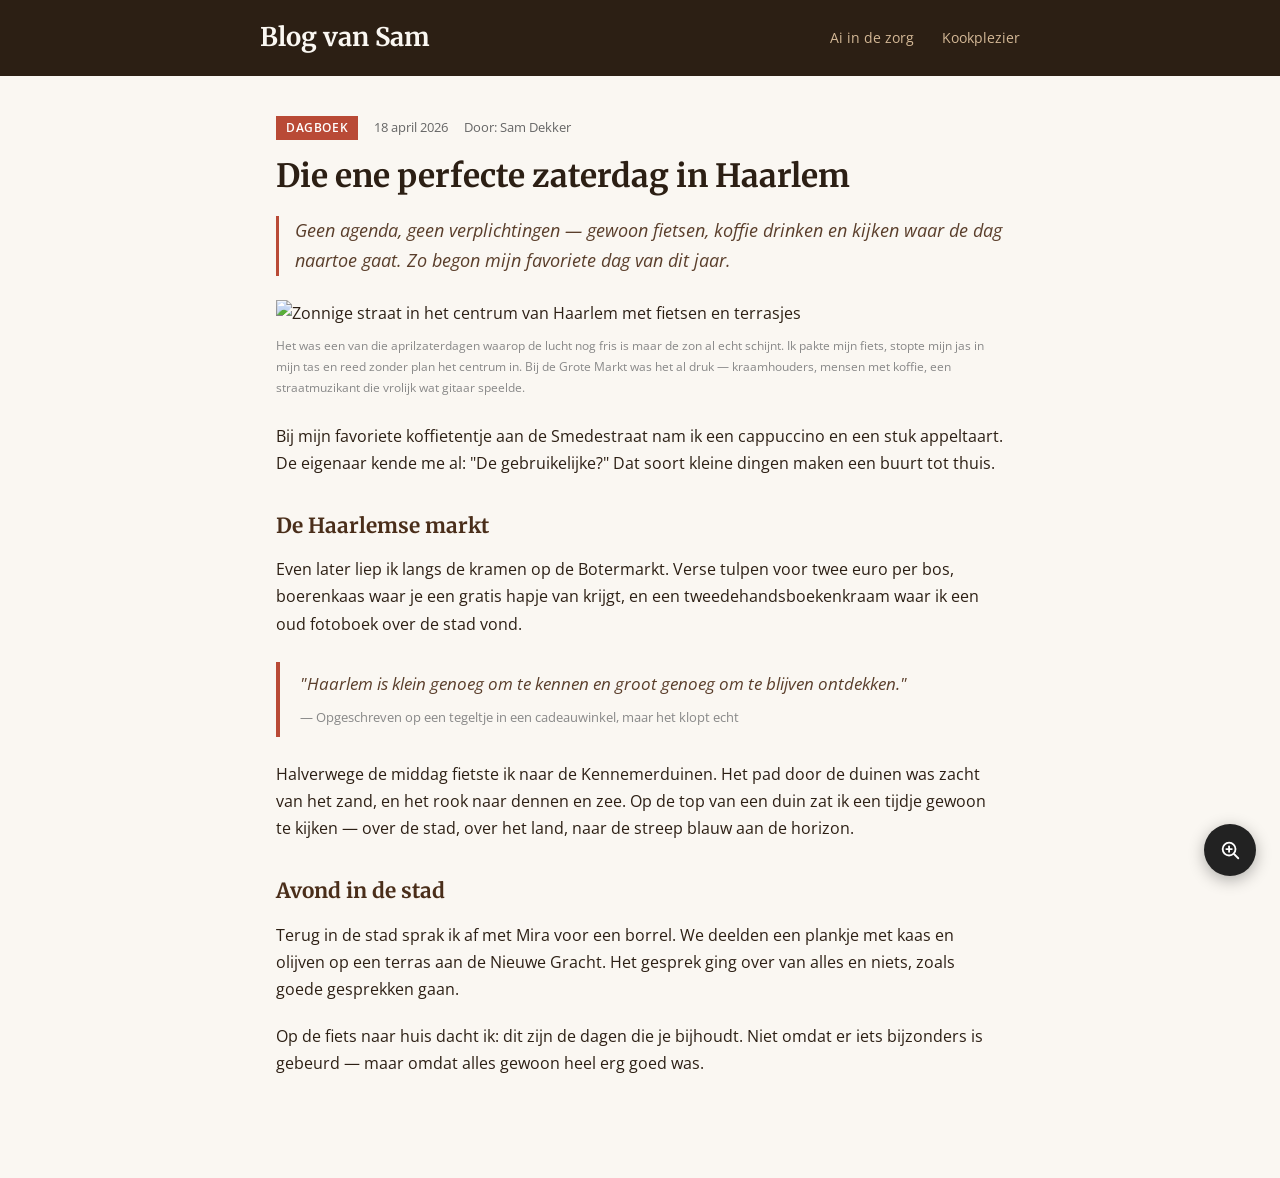
==== pagina-2.html @ 6564af1e "werk tot 21 april, derde test" ====
<!-- ---------------------------------------- Derde prototype — Blog van Sam ---------------------------------------- -->

<!DOCTYPE html>
<html lang="nl">
<head>
  <meta charset="UTF-8">
  <meta name="viewport" content="width=device-width, initial-scale=1.0">
  <title>Blog van Sam — Zomerse dag in Haarlem</title>
  <link rel="stylesheet" href="./css/style.css">
  <link href="https://fonts.googleapis.com/css2?family=Merriweather:ital,wght@0,400;0,700;1,400&family=Open+Sans:wght@400;600&display=swap" rel="stylesheet">

  <style>
    body {
      background: #faf7f2;
      color: #2c1f14;
    }

    header {
      background: #2c1f14;
      border-bottom: none;
      padding: 16px 0;
    }

    .logo {
      color: #faf7f2;
      font-family: 'Merriweather', serif;
      font-size: 1.6rem;
    }

    nav a {
      color: #d4b896;
    }

    nav a:hover {
      color: #fff;
      text-decoration: underline;
    }

    .category {
      background: #b94a36;
    }

    .intro {
      border-left-color: #b94a36;
      color: #5a3e2b;
    }

    h2 {
      color: #4a2e1a;
    }

    blockquote {
      border-left-color: #b94a36;
      color: #5a3e2b;
    }

    .container {
      max-width: 60vw;
    }
  </style>
</head>
<body>

  <header>
    <div class="nav-inner">
      <div class="logo">Blog van Sam</div>
      <nav aria-label="Hoofdnavigatie">
        <a href="./index.html">Ai in de zorg</a>
        <a href="./pagina-3.html">Kookplezier</a>
      </nav>
    </div>
  </header>

  <!-- ARTIKEL -->
  <main>
    <div class="container">

      <div class="article-meta">
        <span class="category">Dagboek</span>
        <span class="date">18 april 2026</span>
        <span class="author">Door: Sam Dekker</span>
      </div>

      <h1>Die ene perfecte zaterdag in Haarlem</h1>

      <p class="intro">
        Geen agenda, geen verplichtingen — gewoon fietsen, koffie drinken en
        kijken waar de dag naartoe gaat. Zo begon mijn favoriete dag van dit jaar.
      </p>

      <img class="article-img" src="https://placehold.co/800x400/faf7f2/b94a36?text=Foto:+Haarlem+in+de+zon" alt="Zonnige straat in het centrum van Haarlem met fietsen en terrasjes">

      <p>
        Het was een van die aprilzaterdagen waarop de lucht nog fris is maar de
        zon al echt schijnt. Ik pakte mijn fiets, stopte mijn jas in mijn tas
        en reed zonder plan het centrum in. Bij de Grote Markt was het al druk —
        kraamhouders, mensen met koffie, een straatmuzikant die vrolijk wat gitaar speelde.
      </p>

      <p>
        Bij mijn favoriete koffietentje aan de Smedestraat nam ik een cappuccino
        en een stuk appeltaart. De eigenaar kende me al: "De gebruikelijke?" Dat
        soort kleine dingen maken een buurt tot thuis.
      </p>

      <h2>De Haarlemse markt</h2>

      <p>
        Even later liep ik langs de kramen op de Botermarkt. Verse tulpen voor
        twee euro per bos, boerenkaas waar je een gratis hapje van krijgt,
        en een tweedehandsboekenkraam waar ik een oud fotoboek over de stad vond.
      </p>

      <blockquote>
        "Haarlem is klein genoeg om te kennen en groot genoeg om te blijven ontdekken."
        <cite>— Opgeschreven op een tegeltje in een cadeauwinkel, maar het klopt echt</cite>
      </blockquote>

      <p>
        Halverwege de middag fietste ik naar de Kennemerduinen. Het pad door de duinen
        was zacht van het zand, en het rook naar dennen en zee. Op de top van een duin
        zat ik een tijdje gewoon te kijken — over de stad, over het land, naar de
        streep blauw aan de horizon.
      </p>

      <h2>Avond in de stad</h2>

      <p>
        Terug in de stad sprak ik af met Mira voor een borrel. We deelden een plankje
        met kaas en olijven op een terras aan de Nieuwe Gracht. Het gesprek ging over
        van alles en niets, zoals goede gesprekken gaan.
      </p>

      <p>
        Op de fiets naar huis dacht ik: dit zijn de dagen die je bijhoudt. Niet omdat
        er iets bijzonders is gebeurd — maar omdat alles gewoon heel erg goed was.
      </p>

    </div>
  </main>

  <button id="ext-btn" onclick="openPopup()" aria-label="WebSense openen" title="WebSense openen">
    <svg width="22" height="22" viewBox="0 0 24 24" fill="none" stroke="white" stroke-width="2" stroke-linecap="round" stroke-linejoin="round" aria-hidden="true">
      <circle cx="11" cy="11" r="7"/>
      <line x1="21" y1="21" x2="16.65" y2="16.65"/>
      <line x1="11" y1="8" x2="11" y2="14"/>
      <line x1="8" y1="11" x2="14" y2="11"/>
    </svg>
  </button>

  <div id="popup-backdrop" onclick="closePopup()"></div>

  <div id="popup" role="dialog" aria-modal="true" aria-labelledby="popup-naam">
    <div class="popup-header">
      <div class="popup-title" id="popup-naam">
        <span class="popup-dot" aria-hidden="true"></span>
        Quick Scan
      </div>
      <button class="popup-close" onclick="closePopup()" aria-label="Sluit popup">✕</button>
    </div>

    <div class="popup-tabs" role="tablist">
      <button class="tab active" data-tab="quick" onclick="switchTab('quick')" role="tab" aria-selected="true">Detail</button>
      <button class="tab" data-tab="sfeer" onclick="switchTab('sfeer')" role="tab" aria-selected="false">Sfeer</button>
    </div>

    <div class="popup-body">
      <div class="panel active" id="panel-quick" role="tabpanel">
        <div class="loading" id="loading-quick"><div class="spinner" aria-hidden="true"></div> Analyseren…</div>
        <div class="result" id="result-quick"></div>
      </div>
      <div class="panel" id="panel-sfeer" role="tabpanel">
        <div class="loading" id="loading-sfeer"><div class="spinner" aria-hidden="true"></div> Analyseren…</div>
        <div class="result" id="result-sfeer"></div>
      </div>
    </div>

    <div class="popup-stem">
      <label for="stem-select">Stem:</label>
      <select id="stem-select" aria-label="Kies een stem voor het voorlezen"></select>
    </div>

    <div class="popup-footer">
      <span id="status-text">Bezig…</span>
      <button class="rescan-btn" onclick="runScan()">↺ Opnieuw</button>
    </div>
  </div>

  <script>
    window.paginaDemoTeksten = {
      quick: {
        essentie: "Dit is een persoonlijk blog van Sam Dekker over een dag uit in Haarlem. Sam schrijft over koffie, de markt, de duinen en een avondje borrelen met een vriendin.",
        samenvatting: "Een luchtig en warm dagboekbericht. Geen groot nieuws — gewoon een fijne zaterdag die Sam wil onthouden. De schrijfstijl is persoonlijk en hartelijk.",
        hoofdlinks: ["Testpagina 1", "Testpagina 3"],
        afbeeldingen: "Er is één afbeelding met een beschrijvende alt-tekst: een zonnige straat in Haarlem met fietsen en terrasjes.",
        toegankelijkheid: "De pagina heeft een duidelijke koppenstructuur. Navigatie en popup zijn voorzien van aria-labels."
      },
      sfeer: {
        stemming: "Licht, vrolijk en persoonlijk — het voelt als een brief van een vriend die een fijne dag beschrijft.",
        kleurgevoel: "Warm beige met roestbruine accenten. Gezellig en huiselijk, als een kop koffie in de ochtend.",
        doelgroep: "Mensen die van persoonlijke verhalen en slow living houden",
        beleving: "Je voelt je welkom, alsof je samen met Sam op dat terras zit."
      }
    };
  </script>
  <script src="./js/quickscan.js"></script>

</body>
</html>
---- css/style.css ----
/* ---------------------------------------- Eerste prototype ---------------------------------------- */

/* body{
  display: flex;
  flex-direction: column;
  justify-content: center;
  align-items: center;
  height: 100vh;

  text-align: center;
} */

/* ---------------------------------------- Tweede prototype ---------------------------------------- */

/* body{
  font-family: sans-serif;
  padding: 10px;
  width: 200px;
}

button{
  width: 100%;
  margin: 5px 0;
  padding: 8px;
  cursor: pointer;
} */

/* =====================
   ALGEMEEN
   ===================== */

* {
  box-sizing: border-box;
  margin: 0;
  padding: 0;
}

body {
  font-family: 'Open Sans', sans-serif;
  font-size: 16px;
  color: #222;
  background: #fff;
  line-height: 1.7;
}

/* =====================
   NAVIGATIE
   ===================== */

header {
  border-bottom: 2px solid #222;
  padding: 16px 0;
}

.nav-inner {
  max-width: 800px;
  margin: 0 auto;
  padding: 0 20px;
  display: flex;
  align-items: center;
  justify-content: space-between;
}

.logo {
  font-family: 'Merriweather', serif;
  font-size: 1.6rem;
  font-weight: 700;
}

nav a {
  color: #222;
  text-decoration: none;
  margin-left: 24px;
  font-size: 0.9rem;
}

nav a:hover {
  text-decoration: underline;
}


/* =====================
   ARTIKEL
   ===================== */

main {
  padding: 40px 0 80px;
}

.container {
  max-width: 50vw;
  margin: 0 auto;
  padding: 0 20px;
}

.article-meta {
  font-size: 0.82rem;
  color: #666;
  margin-bottom: 16px;
  display: flex;
  gap: 16px;
  flex-wrap: wrap;
}

.category {
  background: #222;
  color: #fff;
  padding: 2px 10px;
  font-size: 0.75rem;
  font-weight: 600;
  text-transform: uppercase;
  letter-spacing: 0.05em;
}

h1 {
  font-family: 'Merriweather', serif;
  font-size: 2rem;
  font-weight: 700;
  line-height: 1.25;
  margin-bottom: 20px;
}

.intro {
  font-size: 1.1rem;
  font-style: italic;
  color: #444;
  border-left: 3px solid #222;
  padding-left: 16px;
  margin-bottom: 24px;
}

.article-img {
  width: 100%;
  height: auto;
  display: block;
  margin-bottom: 8px;
}

.article-img + p {
  font-size: 0.78rem;
  color: #888;
  margin-bottom: 24px;
}

p {
  margin-bottom: 20px;
}

h2 {
  font-family: 'Merriweather', serif;
  font-size: 1.3rem;
  margin: 32px 0 12px;
}

blockquote {
  border-left: 4px solid #ccc;
  padding: 8px 0 8px 20px;
  margin: 24px 0;
  font-style: italic;
  color: #444;
  font-size: 1.05rem;
}

blockquote cite {
  display: block;
  margin-top: 8px;
  font-size: 0.82rem;
  font-style: normal;
  color: #888;
}

/* =====================
   EXTENSIE KNOP
   ===================== */

#ext-btn {
  position: fixed;
  bottom: 24px;
  right: 24px;
  width: 52px;
  height: 52px;
  background: #222;
  border: none;
  border-radius: 50%;
  cursor: pointer;
  display: flex;
  align-items: center;
  justify-content: center;
  box-shadow: 0 4px 16px rgba(0, 0, 0, 0.3);
  transition: background 0.2s, transform 0.15s;
  z-index: 100;
}

#ext-btn:hover {
  background: #444;
  transform: scale(1.06);
}


/* =====================
   POPUP BACKDROP
   ===================== */

#popup-backdrop {
  display: none;
  position: fixed;
  inset: 0;
  background: rgba(0, 0, 0, 0.25);
  z-index: 200;
}


/* =====================
   POPUP
   ===================== */

#popup {
  display: none;
  position: fixed;
  bottom: 86px;
  right: 24px;
  width: 380px;
  background: #1a1a1a;
  color: #f0f0f0;
  border-radius: 12px;
  overflow: hidden;
  z-index: 300;
  box-shadow: 0 12px 40px rgba(0, 0, 0, 0.5);
  font-family: 'Open Sans', sans-serif;
  animation: popupIn 0.2s ease;
}

@keyframes popupIn {
  from { opacity: 0; transform: translateY(10px); }
  to   { opacity: 1; transform: translateY(0); }
}

/* popup header */
.popup-header {
  display: flex;
  align-items: center;
  justify-content: space-between;
  padding: 12px 14px;
  border-bottom: 1px solid rgba(255, 255, 255, 0.08);
}

.popup-title {
  display: flex;
  align-items: center;
  gap: 8px;
  font-weight: 600;
  font-size: 0.9rem;
}

.popup-dot {
  width: 8px;
  height: 8px;
  background: #7de87d;
  border-radius: 50%;
}

.popup-close {
  background: none;
  border: none;
  color: rgba(255, 255, 255, 0.4);
  cursor: pointer;
  font-size: 1rem;
  padding: 2px 6px;
  border-radius: 4px;
}

.popup-close:hover {
  color: #fff;
  background: rgba(255, 255, 255, 0.08);
}

/* tabs */
.popup-tabs {
  display: flex;
  border-bottom: 1px solid rgba(255, 255, 255, 0.08);
}

.tab {
  flex: 1;
  background: none;
  border: none;
  border-bottom: 2px solid transparent;
  color: rgba(255, 255, 255, 0.35);
  cursor: pointer;
  padding: 10px 4px;
  font-size: 0.7rem;
  font-family: 'Open Sans', sans-serif;
  transition: color 0.15s, border-color 0.15s;
}

.tab:hover {
  color: rgba(255, 255, 255, 0.7);
}

.tab.active[data-tab="quick"]  { color: #a5c8f5; border-bottom-color: #a5c8f5; }
.tab.active[data-tab="detail"] { color: #f5d67e; border-bottom-color: #f5d67e; }
.tab.active[data-tab="sfeer"]  { color: #d4a5f5; border-bottom-color: #d4a5f5; }

/* panels */
.popup-body {
  padding: 16px;
  min-height: 150px;
}

.panel {
  display: none;
}

.panel.active {
  display: block;
}

/* loading */
.loading {
  display: flex;
  align-items: center;
  gap: 10px;
  color: rgba(255, 255, 255, 0.4);
  font-size: 0.8rem;
}

.spinner {
  width: 14px;
  height: 14px;
  border: 2px solid rgba(255, 255, 255, 0.1);
  border-top-color: #7de87d;
  border-radius: 50%;
  animation: spin 0.6s linear infinite;
  flex-shrink: 0;
}

@keyframes spin {
  to { transform: rotate(360deg); }
}

/* resultaat */
.result {
  display: none;
  animation: fadeIn 0.2s ease;
}

@keyframes fadeIn {
  from { opacity: 0; }
  to   { opacity: 1; }
}

.result-section {
  margin-bottom: 14px;
}

.result-label {
  font-size: 0.65rem;
  text-transform: uppercase;
  letter-spacing: 0.1em;
  margin-bottom: 5px;
}

.result-label.quick  { color: #a5c8f5; }
.result-label.detail { color: #f5d67e; }
.result-label.sfeer  { color: #d4a5f5; }

.result-text {
  font-size: 0.82rem;
  line-height: 1.6;
  color: rgba(255, 255, 255, 0.8);
}

/* chips (voor links) */
.chips {
  display: flex;
  flex-wrap: wrap;
  gap: 5px;
  margin-top: 5px;
}

.chip {
  font-size: 0.68rem;
  padding: 2px 9px;
  border-radius: 20px;
  border: 1px solid;
}

.chip.detail { color: #f5d67e; border-color: #f5d67e; }
.chip.sfeer  { color: #d4a5f5; border-color: #d4a5f5; }

/* lees voor knop */
.speak-btn {
  background: none;
  border: 1px solid rgba(255, 255, 255, 0.15);
  border-radius: 5px;
  color: rgba(255, 255, 255, 0.4);
  cursor: pointer;
  font-family: 'Open Sans', sans-serif;
  font-size: 0.7rem;
  padding: 4px 10px;
  margin-top: 10px;
  transition: color 0.15s, border-color 0.15s;
}

.speak-btn:hover {
  color: rgba(255, 255, 255, 0.75);
  border-color: rgba(255, 255, 255, 0.3);
}

.speak-btn.actief {
  color: #7de87d;
  border-color: #7de87d;
}

/* demo melding */
.demo-notice {
  background: rgba(255, 200, 100, 0.1);
  border: 1px solid rgba(255, 200, 100, 0.25);
  border-radius: 6px;
  color: rgba(255, 200, 100, 0.85);
  font-size: 0.72rem;
  line-height: 1.5;
  padding: 8px 10px;
  margin-bottom: 12px;
}

.demo-notice strong {
  display: block;
  margin-bottom: 2px;
}

.key-row {
  display: flex;
  gap: 6px;
  margin-top: 8px;
}

.key-input {
  flex: 1;
  background: rgba(255, 255, 255, 0.06);
  border: 1px solid rgba(255, 255, 255, 0.12);
  border-radius: 5px;
  color: #f0f0f0;
  font-size: 0.7rem;
  font-family: monospace;
  padding: 4px 8px;
  outline: none;
}

.key-input:focus {
  border-color: rgba(125, 232, 125, 0.5);
}

.key-input::placeholder {
  color: rgba(255, 255, 255, 0.2);
}

.key-btn {
  background: #7de87d;
  border: none;
  border-radius: 5px;
  color: #111;
  cursor: pointer;
  font-size: 0.7rem;
  font-weight: 600;
  padding: 4px 10px;
  white-space: nowrap;
}

/* =====================
   STEMSELECTOR
   ===================== */
/* Zit tussen de popup-body en popup-footer in.
   Ihab kan hier een andere stem dan de standaard kiezen. */

.popup-stem {
  display: flex;
  align-items: center;
  gap: 6px;
  padding: 6px 14px;
  border-top: 1px solid rgba(255, 255, 255, 0.07);
  font-size: 0.65rem;
  color: rgba(255, 255, 255, 0.4);
}

.popup-stem label {
  white-space: nowrap;
}

.popup-stem select {
  flex: 1;
  background: rgba(255, 255, 255, 0.07);
  border: 1px solid rgba(255, 255, 255, 0.12);
  border-radius: 3px;
  color: rgba(255, 255, 255, 0.6);
  font-size: 0.6rem;
  font-family: 'Open Sans', sans-serif;
  padding: 2px 4px;
  cursor: pointer;
  outline: none;
}

.popup-stem select:focus {
  border-color: rgba(125, 232, 125, 0.5);
}


/* popup footer */
.popup-footer {
  border-top: 1px solid rgba(255, 255, 255, 0.07);
  display: flex;
  justify-content: space-between;
  align-items: center;
  padding: 8px 14px;
  font-size: 0.65rem;
  color: rgba(255, 255, 255, 0.3);
}

.rescan-btn {
  background: none;
  border: none;
  color: rgba(255, 255, 255, 0.3);
  cursor: pointer;
  font-size: 0.65rem;
  font-family: 'Open Sans', sans-serif;
  padding: 2px 6px;
  border-radius: 3px;
}

.rescan-btn:hover {
  color: rgba(255, 255, 255, 0.6);
  background: rgba(255, 255, 255, 0.06);
}
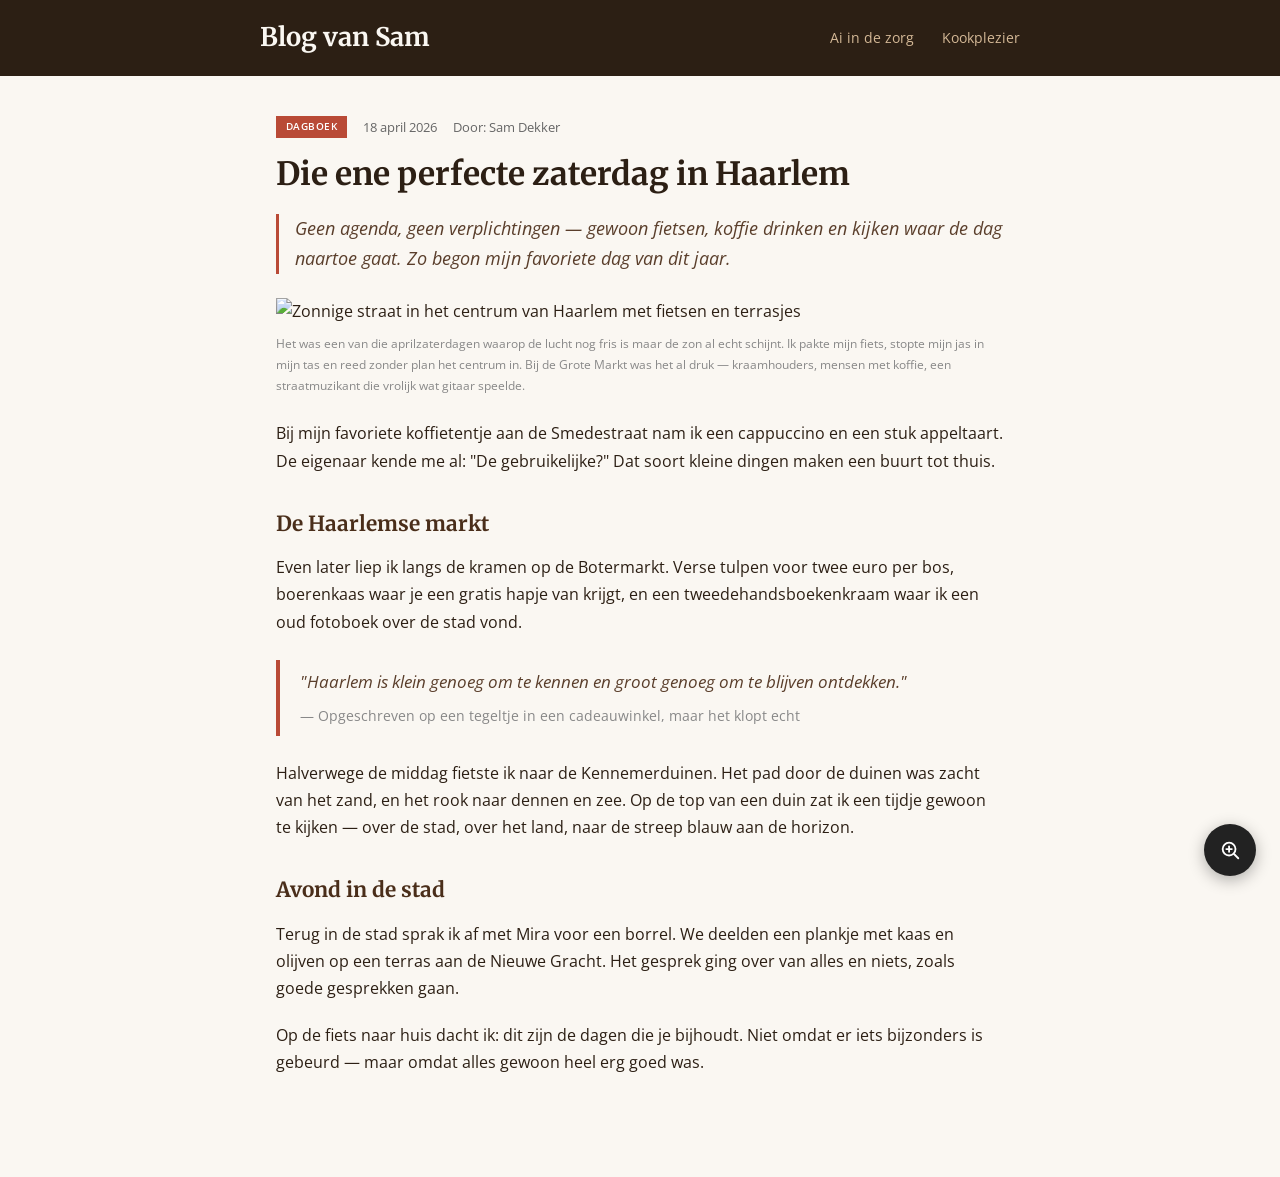
==== commit 78b2f28e: "laatste wijzigingen" ====
--- a/pagina-2.html
+++ b/pagina-2.html
@@ -1,4 +1,4 @@
-<!-- ---------------------------------------- Derde prototype — Blog van Sam ---------------------------------------- -->
+<!-- ---------------------------------------- Blog van Sam ---------------------------------------- -->
 
 <!DOCTYPE html>
 <html lang="nl">
@@ -7,57 +7,8 @@
   <meta name="viewport" content="width=device-width, initial-scale=1.0">
   <title>Blog van Sam — Zomerse dag in Haarlem</title>
   <link rel="stylesheet" href="./css/style.css">
+  <link rel="stylesheet" href="./css/pagina-2.css">
   <link href="https://fonts.googleapis.com/css2?family=Merriweather:ital,wght@0,400;0,700;1,400&family=Open+Sans:wght@400;600&display=swap" rel="stylesheet">
-
-  <style>
-    body {
-      background: #faf7f2;
-      color: #2c1f14;
-    }
-
-    header {
-      background: #2c1f14;
-      border-bottom: none;
-      padding: 16px 0;
-    }
-
-    .logo {
-      color: #faf7f2;
-      font-family: 'Merriweather', serif;
-      font-size: 1.6rem;
-    }
-
-    nav a {
-      color: #d4b896;
-    }
-
-    nav a:hover {
-      color: #fff;
-      text-decoration: underline;
-    }
-
-    .category {
-      background: #b94a36;
-    }
-
-    .intro {
-      border-left-color: #b94a36;
-      color: #5a3e2b;
-    }
-
-    h2 {
-      color: #4a2e1a;
-    }
-
-    blockquote {
-      border-left-color: #b94a36;
-      color: #5a3e2b;
-    }
-
-    .container {
-      max-width: 60vw;
-    }
-  </style>
 </head>
 <body>
 
@@ -139,7 +90,8 @@
     </div>
   </main>
 
-  <button id="ext-btn" onclick="openPopup()" aria-label="WebSense openen" title="WebSense openen">
+  <!-- Quick Scan knop -->
+  <button id="ext-btn" aria-label="Quick Scan openen" title="Quick Scan openen">
     <svg width="22" height="22" viewBox="0 0 24 24" fill="none" stroke="white" stroke-width="2" stroke-linecap="round" stroke-linejoin="round" aria-hidden="true">
       <circle cx="11" cy="11" r="7"/>
       <line x1="21" y1="21" x2="16.65" y2="16.65"/>
@@ -148,20 +100,18 @@
     </svg>
   </button>
 
-  <div id="popup-backdrop" onclick="closePopup()"></div>
-
-  <div id="popup" role="dialog" aria-modal="true" aria-labelledby="popup-naam">
+  <!-- Quick Scan popup als dialog voor correcte focusbeheer -->
+  <dialog id="popup" aria-labelledby="popup-naam">
     <div class="popup-header">
       <div class="popup-title" id="popup-naam">
-        <span class="popup-dot" aria-hidden="true"></span>
         Quick Scan
       </div>
-      <button class="popup-close" onclick="closePopup()" aria-label="Sluit popup">✕</button>
+      <button class="popup-close" aria-label="Sluit Quick Scan">X</button>
     </div>
 
     <div class="popup-tabs" role="tablist">
-      <button class="tab active" data-tab="quick" onclick="switchTab('quick')" role="tab" aria-selected="true">Detail</button>
-      <button class="tab" data-tab="sfeer" onclick="switchTab('sfeer')" role="tab" aria-selected="false">Sfeer</button>
+      <button class="tab active" data-tab="quick" role="tab" aria-selected="true">Detail</button>
+      <button class="tab" data-tab="sfeer" role="tab" aria-selected="false">Sfeer</button>
     </div>
 
     <div class="popup-body">
@@ -182,28 +132,11 @@
 
     <div class="popup-footer">
       <span id="status-text">Bezig…</span>
-      <button class="rescan-btn" onclick="runScan()">↺ Opnieuw</button>
+      <button class="rescan-btn">Opnieuw</button>
     </div>
-  </div>
+  </dialog>
 
-  <script>
-    window.paginaDemoTeksten = {
-      quick: {
-        essentie: "Dit is een persoonlijk blog van Sam Dekker over een dag uit in Haarlem. Sam schrijft over koffie, de markt, de duinen en een avondje borrelen met een vriendin.",
-        samenvatting: "Een luchtig en warm dagboekbericht. Geen groot nieuws — gewoon een fijne zaterdag die Sam wil onthouden. De schrijfstijl is persoonlijk en hartelijk.",
-        hoofdlinks: ["Testpagina 1", "Testpagina 3"],
-        afbeeldingen: "Er is één afbeelding met een beschrijvende alt-tekst: een zonnige straat in Haarlem met fietsen en terrasjes.",
-        toegankelijkheid: "De pagina heeft een duidelijke koppenstructuur. Navigatie en popup zijn voorzien van aria-labels."
-      },
-      sfeer: {
-        stemming: "Licht, vrolijk en persoonlijk — het voelt als een brief van een vriend die een fijne dag beschrijft.",
-        kleurgevoel: "Warm beige met roestbruine accenten. Gezellig en huiselijk, als een kop koffie in de ochtend.",
-        doelgroep: "Mensen die van persoonlijke verhalen en slow living houden",
-        beleving: "Je voelt je welkom, alsof je samen met Sam op dat terras zit."
-      }
-    };
-  </script>
+  <script src="./js/content-pagina2.js"></script>
   <script src="./js/quickscan.js"></script>
-
 </body>
 </html>
--- a/css/style.css
+++ b/css/style.css
@@ -1,533 +1,523 @@
-/* ---------------------------------------- Eerste prototype ---------------------------------------- */
-
-/* body{
-  display: flex;
-  flex-direction: column;
-  justify-content: center;
-  align-items: center;
-  height: 100vh;
-
-  text-align: center;
-} */
-
-/* ---------------------------------------- Tweede prototype ---------------------------------------- */
-
-/* body{
-  font-family: sans-serif;
-  padding: 10px;
-  width: 200px;
-}
-
-button{
-  width: 100%;
-  margin: 5px 0;
-  padding: 8px;
-  cursor: pointer;
-} */
-
 /* =====================
    ALGEMEEN
    ===================== */
 
-* {
+*{
   box-sizing: border-box;
   margin: 0;
   padding: 0;
 }
 
-body {
+body{
   font-family: 'Open Sans', sans-serif;
   font-size: 16px;
+  line-height: 1.7;
   color: #222;
+
   background: #fff;
-  line-height: 1.7;
 }
 
 /* =====================
    NAVIGATIE
    ===================== */
 
-header {
+header{
   border-bottom: 2px solid #222;
   padding: 16px 0;
 }
 
-.nav-inner {
+.nav-inner{
+  display: flex;
+  align-items: center;
+  justify-content: space-between;
   max-width: 800px;
+
   margin: 0 auto;
   padding: 0 20px;
-  display: flex;
-  align-items: center;
-  justify-content: space-between;
-}
-
-.logo {
+}
+
+.logo{
   font-family: 'Merriweather', serif;
-  font-size: 1.6rem;
+  font-size: 1.6em;
   font-weight: 700;
 }
 
-nav a {
+nav a{
+  font-size: 0.9em;
   color: #222;
   text-decoration: none;
+
   margin-left: 24px;
-  font-size: 0.9rem;
-}
-
-nav a:hover {
+}
+
+nav a:hover{
   text-decoration: underline;
 }
 
-
 /* =====================
    ARTIKEL
    ===================== */
 
-main {
+main{
   padding: 40px 0 80px;
 }
 
-.container {
+.container{
   max-width: 50vw;
+
   margin: 0 auto;
   padding: 0 20px;
 }
 
-.article-meta {
-  font-size: 0.82rem;
+.article-meta{
+  display: flex;
+  flex-wrap: wrap;
+  gap: 16px;
+
+  font-size: 0.82em;
   color: #666;
+
   margin-bottom: 16px;
-  display: flex;
-  gap: 16px;
-  flex-wrap: wrap;
-}
-
-.category {
-  background: #222;
-  color: #fff;
-  padding: 2px 10px;
-  font-size: 0.75rem;
+}
+
+.category{
+  font-size: 0.75em;
   font-weight: 600;
   text-transform: uppercase;
   letter-spacing: 0.05em;
-}
-
-h1 {
+  color: #fff;
+
+  background: #222;
+  padding: 2px 10px;
+}
+
+h1{
   font-family: 'Merriweather', serif;
-  font-size: 2rem;
+  font-size: 2em;
   font-weight: 700;
   line-height: 1.25;
+
   margin-bottom: 20px;
 }
 
-.intro {
-  font-size: 1.1rem;
+.intro{
+  font-size: 1.1em;
   font-style: italic;
   color: #444;
+
   border-left: 3px solid #222;
   padding-left: 16px;
   margin-bottom: 24px;
 }
 
-.article-img {
+.article-img{
+  display: block;
   width: 100%;
   height: auto;
-  display: block;
+
   margin-bottom: 8px;
 }
 
-.article-img + p {
-  font-size: 0.78rem;
+.article-img + p{
+  font-size: 0.78em;
   color: #888;
+
   margin-bottom: 24px;
 }
 
-p {
+p{
   margin-bottom: 20px;
 }
 
-h2 {
+h2{
   font-family: 'Merriweather', serif;
-  font-size: 1.3rem;
+  font-size: 1.3em;
+
   margin: 32px 0 12px;
 }
 
-blockquote {
+blockquote{
+  font-style: italic;
+  font-size: 1.05em;
+  color: #444;
+
   border-left: 4px solid #ccc;
   padding: 8px 0 8px 20px;
   margin: 24px 0;
-  font-style: italic;
-  color: #444;
-  font-size: 1.05rem;
-}
-
-blockquote cite {
+}
+
+blockquote cite{
   display: block;
-  margin-top: 8px;
-  font-size: 0.82rem;
+
+  font-size: 0.82em;
   font-style: normal;
   color: #888;
+
+  margin-top: 8px;
 }
 
 /* =====================
    EXTENSIE KNOP
    ===================== */
 
-#ext-btn {
+#ext-btn{
   position: fixed;
   bottom: 24px;
   right: 24px;
+  display: flex;
+  align-items: center;
+  justify-content: center;
   width: 52px;
   height: 52px;
+  z-index: 100;
+
   background: #222;
   border: none;
   border-radius: 50%;
+  box-shadow: 0 4px 16px rgba(0, 0, 0, 0.3);
   cursor: pointer;
-  display: flex;
-  align-items: center;
-  justify-content: center;
-  box-shadow: 0 4px 16px rgba(0, 0, 0, 0.3);
   transition: background 0.2s, transform 0.15s;
-  z-index: 100;
-}
-
-#ext-btn:hover {
+}
+
+#ext-btn:hover{
   background: #444;
   transform: scale(1.06);
 }
 
-
-/* =====================
-   POPUP BACKDROP
-   ===================== */
-
-#popup-backdrop {
-  display: none;
-  position: fixed;
-  inset: 0;
-  background: rgba(0, 0, 0, 0.25);
-  z-index: 200;
-}
-
-
-/* =====================
-   POPUP
-   ===================== */
-
-#popup {
-  display: none;
+/* =====================
+   POPUP (dialog)
+   ===================== */
+
+#popup{
+  display: block;
   position: fixed;
   bottom: 86px;
   right: 24px;
-  width: 380px;
-  background: #1a1a1a;
-  color: #f0f0f0;
-  border-radius: 12px;
+  width: min(380px, calc(100vw - 32px));
   overflow: hidden;
   z-index: 300;
+
+  font-family: 'Open Sans', sans-serif;
+  color: #f0f0f0;
+
+  background: #1a1a1a;
+  border: none;
+  border-radius: 12px;
   box-shadow: 0 12px 40px rgba(0, 0, 0, 0.5);
-  font-family: 'Open Sans', sans-serif;
+  padding: 0;
   animation: popupIn 0.2s ease;
 }
 
-@keyframes popupIn {
-  from { opacity: 0; transform: translateY(10px); }
-  to   { opacity: 1; transform: translateY(0); }
+#popup:not([open]){
+  display: none;
+}
+
+#popup::backdrop{
+  background: rgba(0, 0, 0, 0.25);
+}
+
+@keyframes popupIn{
+  from{
+    opacity: 0;
+    transform: translateY(10px);
+  }
+  to{
+    opacity: 1;
+    transform: translateY(0);
+  }
 }
 
 /* popup header */
-.popup-header {
+.popup-header{
   display: flex;
   align-items: center;
   justify-content: space-between;
+
+  border-bottom: 1px solid rgba(255, 255, 255, 0.08);
   padding: 12px 14px;
-  border-bottom: 1px solid rgba(255, 255, 255, 0.08);
-}
-
-.popup-title {
+}
+
+.popup-title{
   display: flex;
   align-items: center;
   gap: 8px;
+
+  font-size: 0.9em;
   font-weight: 600;
-  font-size: 0.9rem;
-}
-
-.popup-dot {
-  width: 8px;
-  height: 8px;
-  background: #7de87d;
-  border-radius: 50%;
-}
-
-.popup-close {
+}
+
+.popup-close{
+  font-size: 1em;
+  color: rgba(255, 255, 255, 0.4);
+
   background: none;
   border: none;
-  color: rgba(255, 255, 255, 0.4);
+  border-radius: 4px;
   cursor: pointer;
-  font-size: 1rem;
   padding: 2px 6px;
-  border-radius: 4px;
-}
-
-.popup-close:hover {
+}
+
+.popup-close:hover{
   color: #fff;
+
   background: rgba(255, 255, 255, 0.08);
 }
 
 /* tabs */
-.popup-tabs {
-  display: flex;
+.popup-tabs{
+  display: flex;
+
   border-bottom: 1px solid rgba(255, 255, 255, 0.08);
 }
 
-.tab {
+.tab{
   flex: 1;
+
+  font-family: 'Open Sans', sans-serif;
+  font-size: 0.7em;
+  color: rgba(255, 255, 255, 0.35);
+
   background: none;
   border: none;
   border-bottom: 2px solid transparent;
-  color: rgba(255, 255, 255, 0.35);
   cursor: pointer;
   padding: 10px 4px;
-  font-size: 0.7rem;
-  font-family: 'Open Sans', sans-serif;
   transition: color 0.15s, border-color 0.15s;
 }
 
-.tab:hover {
+.tab:hover{
   color: rgba(255, 255, 255, 0.7);
 }
 
-.tab.active[data-tab="quick"]  { color: #a5c8f5; border-bottom-color: #a5c8f5; }
-.tab.active[data-tab="detail"] { color: #f5d67e; border-bottom-color: #f5d67e; }
-.tab.active[data-tab="sfeer"]  { color: #d4a5f5; border-bottom-color: #d4a5f5; }
+.tab.active[data-tab="quick"]{
+  color: #a5c8f5;
+
+  border-bottom-color: #a5c8f5;
+}
+
+.tab.active[data-tab="sfeer"]{
+  color: #d4a5f5;
+
+  border-bottom-color: #d4a5f5;
+}
 
 /* panels */
-.popup-body {
+.popup-body{
+  overflow-y: auto;
+  min-height: 150px;
+  max-height: 40vh;
+
   padding: 16px;
-  min-height: 150px;
-}
-
-.panel {
+}
+
+.panel{
   display: none;
 }
 
-.panel.active {
+.panel.active{
   display: block;
 }
 
 /* loading */
-.loading {
+.loading{
   display: flex;
   align-items: center;
   gap: 10px;
+
+  font-size: 0.8em;
   color: rgba(255, 255, 255, 0.4);
-  font-size: 0.8rem;
-}
-
-.spinner {
+}
+
+.spinner{
   width: 14px;
   height: 14px;
+  flex-shrink: 0;
+
   border: 2px solid rgba(255, 255, 255, 0.1);
   border-top-color: #7de87d;
   border-radius: 50%;
   animation: spin 0.6s linear infinite;
-  flex-shrink: 0;
-}
-
-@keyframes spin {
-  to { transform: rotate(360deg); }
+}
+
+@keyframes spin{
+  to{
+    transform: rotate(360deg);
+  }
 }
 
 /* resultaat */
-.result {
+.result{
   display: none;
+
   animation: fadeIn 0.2s ease;
 }
 
-@keyframes fadeIn {
-  from { opacity: 0; }
-  to   { opacity: 1; }
-}
-
-.result-section {
+@keyframes fadeIn{
+  from{
+    opacity: 0;
+  }
+  to{
+    opacity: 1;
+  }
+}
+
+.result-section{
   margin-bottom: 14px;
 }
 
-.result-label {
-  font-size: 0.65rem;
+.result-label{
+  font-size: 0.65em;
   text-transform: uppercase;
   letter-spacing: 0.1em;
+
   margin-bottom: 5px;
 }
 
-.result-label.quick  { color: #a5c8f5; }
-.result-label.detail { color: #f5d67e; }
-.result-label.sfeer  { color: #d4a5f5; }
-
-.result-text {
-  font-size: 0.82rem;
+.result-label.quick{
+  color: #a5c8f5;
+}
+
+.result-label.sfeer{
+  color: #d4a5f5;
+}
+
+.result-text{
+  font-size: 0.82em;
   line-height: 1.6;
   color: rgba(255, 255, 255, 0.8);
 }
 
-/* chips (voor links) */
-.chips {
+/* chips */
+.chips{
   display: flex;
   flex-wrap: wrap;
   gap: 5px;
+
   margin-top: 5px;
 }
 
-.chip {
-  font-size: 0.68rem;
+.chip{
+  font-size: 0.68em;
+
+  border: 1px solid;
+  border-radius: 20px;
   padding: 2px 9px;
-  border-radius: 20px;
-  border: 1px solid;
-}
-
-.chip.detail { color: #f5d67e; border-color: #f5d67e; }
-.chip.sfeer  { color: #d4a5f5; border-color: #d4a5f5; }
-
-/* lees voor knop */
-.speak-btn {
-  background: none;
-  border: 1px solid rgba(255, 255, 255, 0.15);
-  border-radius: 5px;
-  color: rgba(255, 255, 255, 0.4);
-  cursor: pointer;
-  font-family: 'Open Sans', sans-serif;
-  font-size: 0.7rem;
-  padding: 4px 10px;
-  margin-top: 10px;
-  transition: color 0.15s, border-color 0.15s;
-}
-
-.speak-btn:hover {
-  color: rgba(255, 255, 255, 0.75);
-  border-color: rgba(255, 255, 255, 0.3);
-}
-
-.speak-btn.actief {
-  color: #7de87d;
-  border-color: #7de87d;
+}
+
+.chip.quick{
+  color: #a5c8f5;
+
+  border-color: #a5c8f5;
+}
+
+.chip.sfeer{
+  color: #d4a5f5;
+
+  border-color: #d4a5f5;
 }
 
 /* demo melding */
-.demo-notice {
+.demo-notice{
+  font-size: 0.72em;
+  line-height: 1.5;
+  color: rgba(255, 200, 100, 0.85);
+
   background: rgba(255, 200, 100, 0.1);
   border: 1px solid rgba(255, 200, 100, 0.25);
   border-radius: 6px;
-  color: rgba(255, 200, 100, 0.85);
-  font-size: 0.72rem;
-  line-height: 1.5;
   padding: 8px 10px;
   margin-bottom: 12px;
 }
 
-.demo-notice strong {
+.demo-notice strong{
   display: block;
+
   margin-bottom: 2px;
 }
 
-.key-row {
-  display: flex;
+/* =====================
+   STEMSELECTOR
+   ===================== */
+
+.popup-stem{
+  display: flex;
+  align-items: center;
   gap: 6px;
-  margin-top: 8px;
-}
-
-.key-input {
+
+  font-size: 0.65em;
+  color: rgba(255, 255, 255, 0.4);
+
+  border-top: 1px solid rgba(255, 255, 255, 0.07);
+  padding: 6px 14px;
+}
+
+.popup-stem label{
+  white-space: nowrap;
+}
+
+.popup-stem select{
   flex: 1;
-  background: rgba(255, 255, 255, 0.06);
-  border: 1px solid rgba(255, 255, 255, 0.12);
-  border-radius: 5px;
-  color: #f0f0f0;
-  font-size: 0.7rem;
-  font-family: monospace;
-  padding: 4px 8px;
-  outline: none;
-}
-
-.key-input:focus {
-  border-color: rgba(125, 232, 125, 0.5);
-}
-
-.key-input::placeholder {
-  color: rgba(255, 255, 255, 0.2);
-}
-
-.key-btn {
-  background: #7de87d;
-  border: none;
-  border-radius: 5px;
-  color: #111;
-  cursor: pointer;
-  font-size: 0.7rem;
-  font-weight: 600;
-  padding: 4px 10px;
-  white-space: nowrap;
-}
-
-/* =====================
-   STEMSELECTOR
-   ===================== */
-/* Zit tussen de popup-body en popup-footer in.
-   Ihab kan hier een andere stem dan de standaard kiezen. */
-
-.popup-stem {
-  display: flex;
-  align-items: center;
-  gap: 6px;
-  padding: 6px 14px;
-  border-top: 1px solid rgba(255, 255, 255, 0.07);
-  font-size: 0.65rem;
-  color: rgba(255, 255, 255, 0.4);
-}
-
-.popup-stem label {
-  white-space: nowrap;
-}
-
-.popup-stem select {
-  flex: 1;
+
+  font-family: 'Open Sans', sans-serif;
+  font-size: 0.6em;
+  color: rgba(255, 255, 255, 0.6);
+
   background: rgba(255, 255, 255, 0.07);
   border: 1px solid rgba(255, 255, 255, 0.12);
   border-radius: 3px;
-  color: rgba(255, 255, 255, 0.6);
-  font-size: 0.6rem;
-  font-family: 'Open Sans', sans-serif;
-  padding: 2px 4px;
   cursor: pointer;
   outline: none;
-}
-
-.popup-stem select:focus {
+  padding: 2px 4px;
+}
+
+.popup-stem select:focus{
   border-color: rgba(125, 232, 125, 0.5);
 }
 
-
 /* popup footer */
-.popup-footer {
+.popup-footer{
+  display: flex;
+  justify-content: space-between;
+  align-items: center;
+
+  font-size: 0.65em;
+  color: rgba(255, 255, 255, 0.3);
+
   border-top: 1px solid rgba(255, 255, 255, 0.07);
-  display: flex;
-  justify-content: space-between;
-  align-items: center;
   padding: 8px 14px;
-  font-size: 0.65rem;
+}
+
+.rescan-btn{
+  font-family: 'Open Sans', sans-serif;
+  font-size: 0.65em;
   color: rgba(255, 255, 255, 0.3);
-}
-
-.rescan-btn {
+
   background: none;
   border: none;
-  color: rgba(255, 255, 255, 0.3);
+  border-radius: 3px;
   cursor: pointer;
-  font-size: 0.65rem;
-  font-family: 'Open Sans', sans-serif;
   padding: 2px 6px;
-  border-radius: 3px;
-}
-
-.rescan-btn:hover {
+}
+
+.rescan-btn:hover{
   color: rgba(255, 255, 255, 0.6);
+
   background: rgba(255, 255, 255, 0.06);
-}+}
+
+/* =====================
+   RESPONSIVE
+   ===================== */
+
+@media (max-width: 480px){
+  #popup{
+    bottom: 86px;
+    right: 16px;
+    left: 16px;
+    width: auto;
+  }
+
+  .container{
+    max-width: 100%;
+  }
+}
--- a/css/pagina-2.css
+++ b/css/pagina-2.css
@@ -0,0 +1,52 @@
+/* Blog van Sam pagina */
+
+body{
+  color: #2c1f14;
+
+  background: #faf7f2;
+}
+
+header{
+  border-bottom: none;
+  background: #2c1f14;
+  padding: 16px 0;
+}
+
+.logo{
+  font-family: 'Merriweather', serif;
+  font-size: 1.6em;
+  color: #faf7f2;
+}
+
+nav a{
+  color: #d4b896;
+}
+
+nav a:hover{
+  color: #fff;
+  text-decoration: underline;
+}
+
+.category{
+  background: #b94a36;
+}
+
+.intro{
+  color: #5a3e2b;
+
+  border-left-color: #b94a36;
+}
+
+h2{
+  color: #4a2e1a;
+}
+
+blockquote{
+  color: #5a3e2b;
+
+  border-left-color: #b94a36;
+}
+
+.container{
+  max-width: 60vw;
+}
